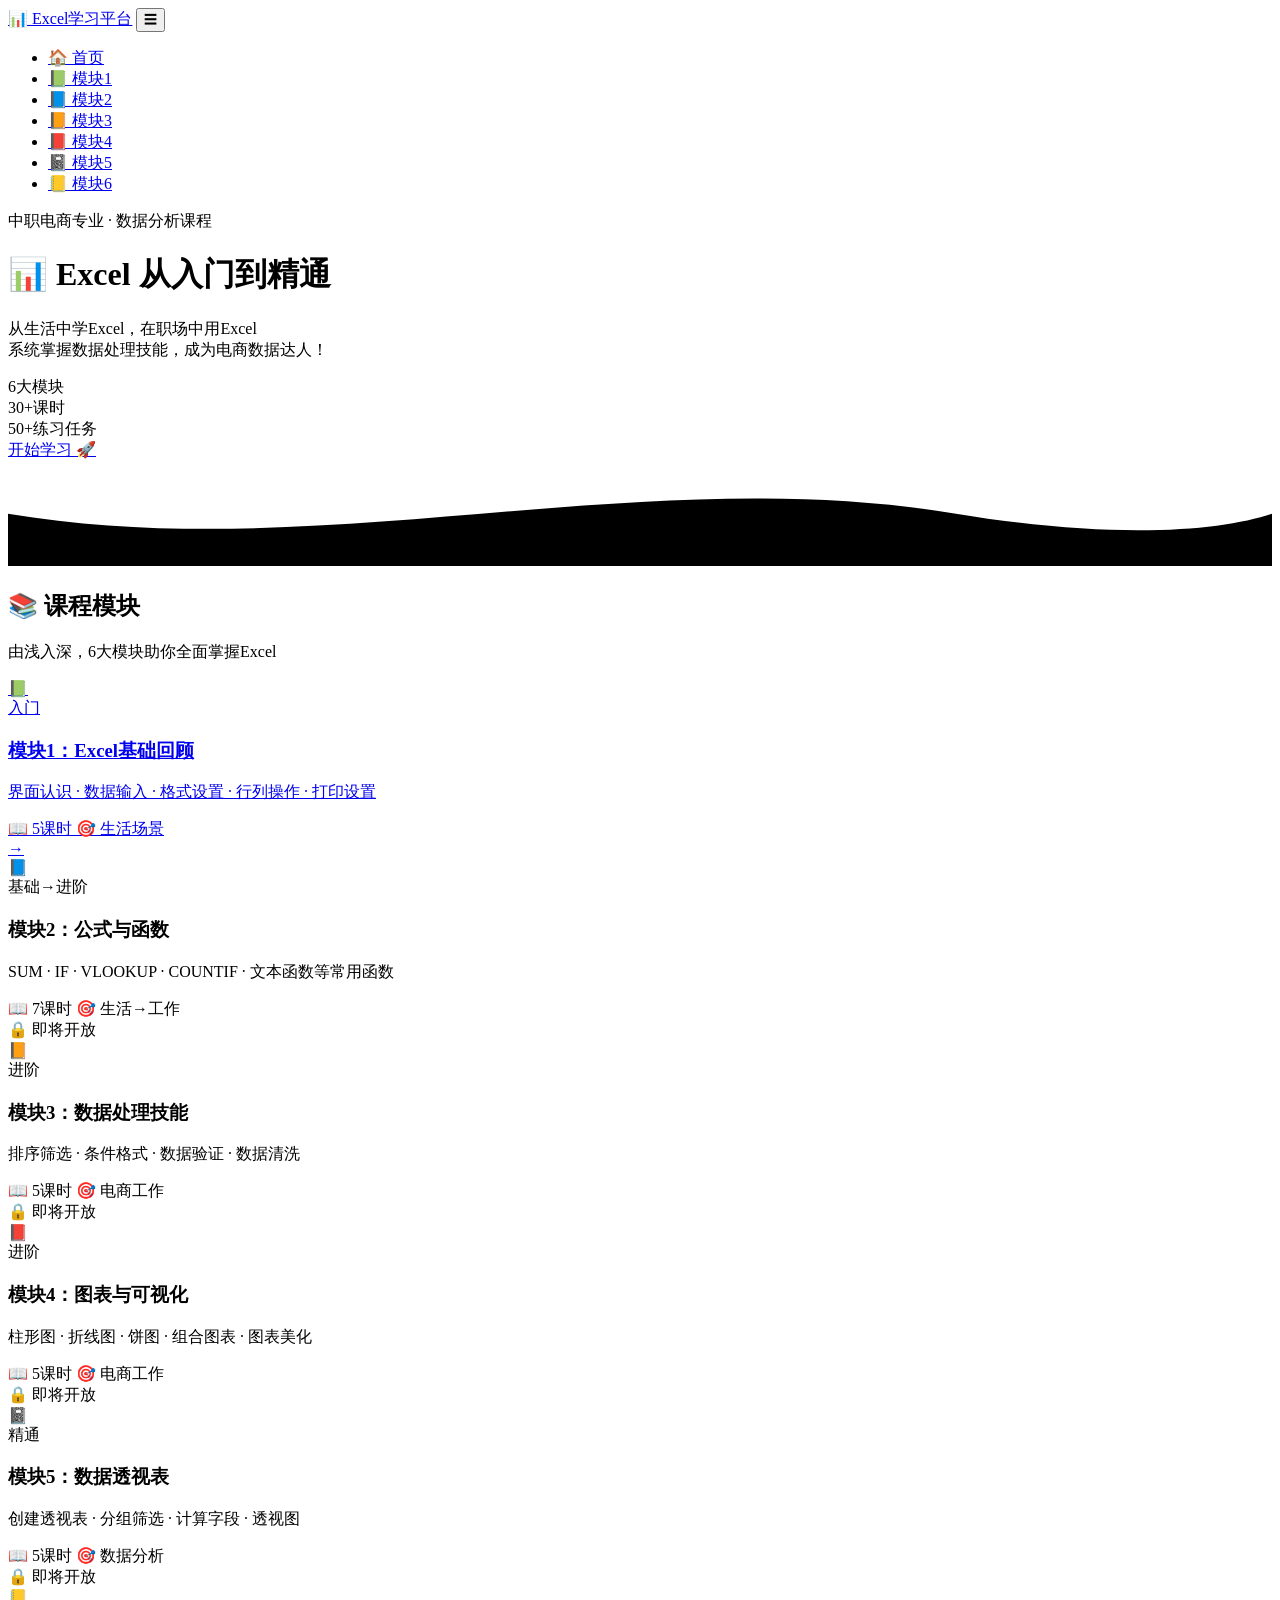
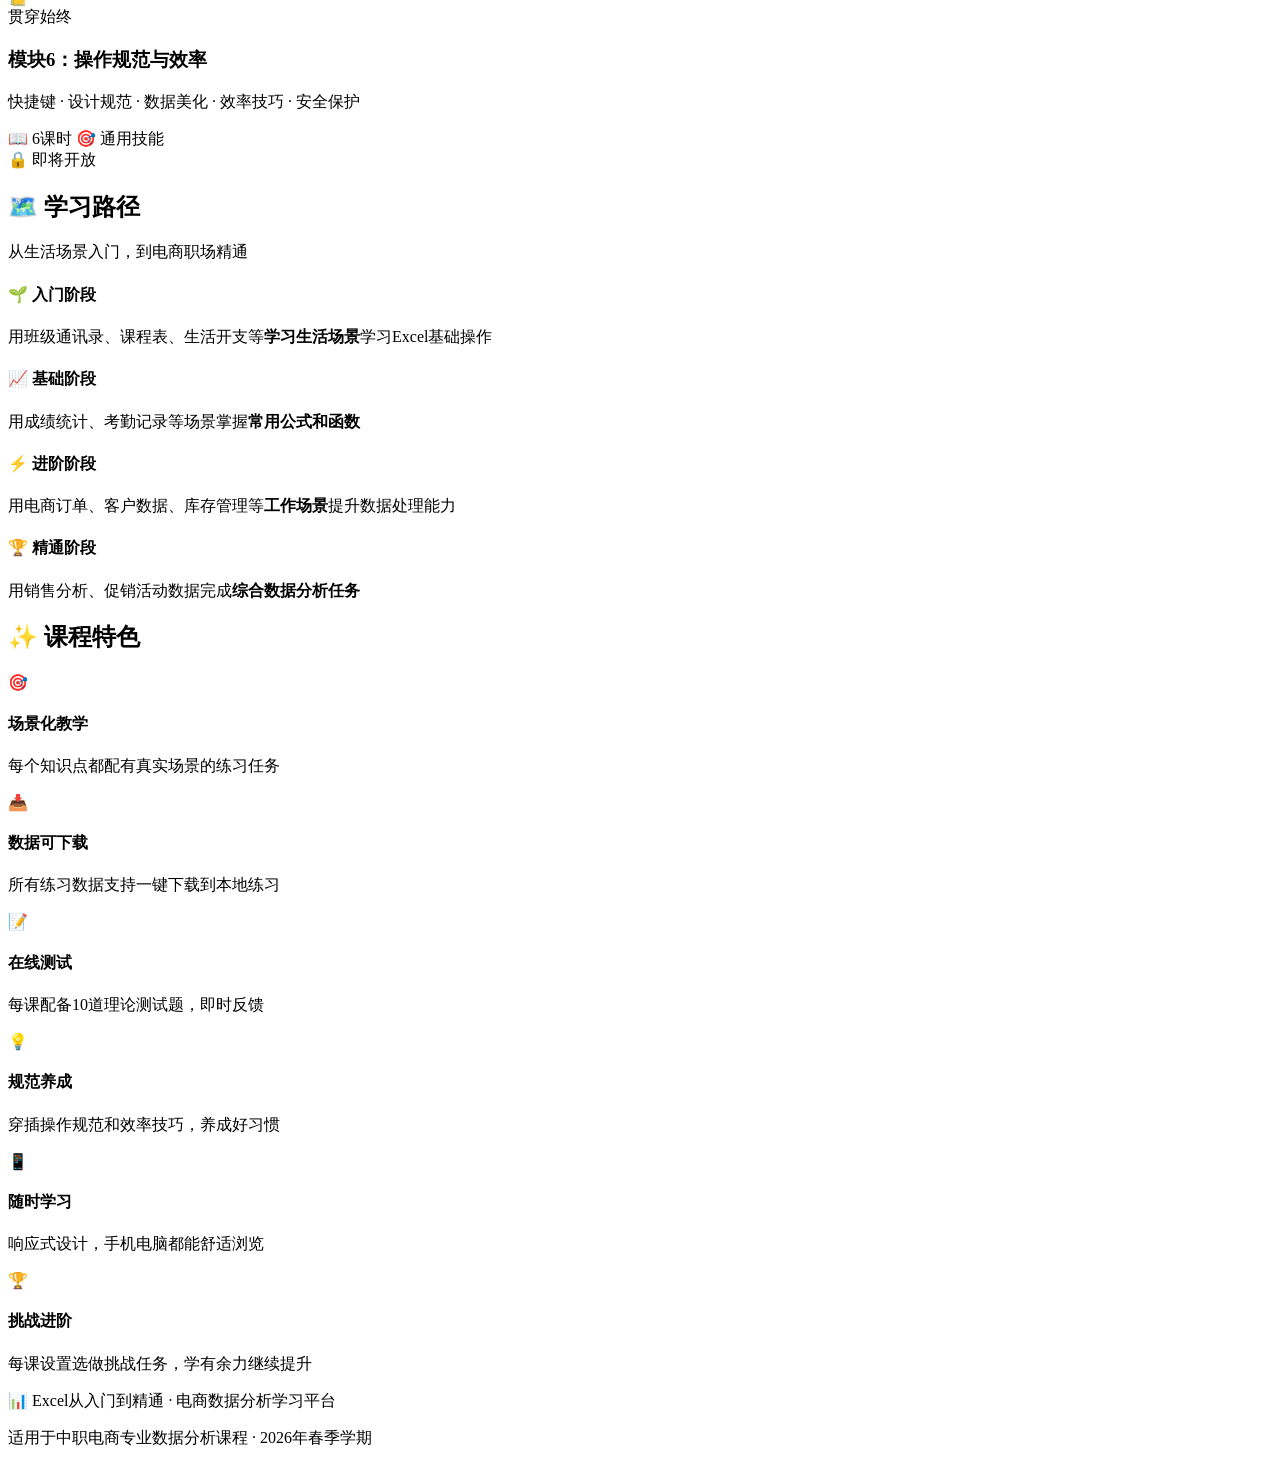
==== index.html @ c7aef9b3 "Create index.html" ====
<!DOCTYPE html>
<html lang="zh-CN">
<head>
    <meta charset="UTF-8">
    <meta name="viewport" content="width=device-width, initial-scale=1.0">
    <title>Excel从入门到精通 - 电商数据分析学习平台</title>
    <link rel="stylesheet" href="css/style.css">
    <link rel="icon" href="data:image/svg+xml,<svg xmlns=%22http://www.w3.org/2000/svg%22 viewBox=%220 0 100 100%22><text y=%22.9em%22 font-size=%2290%22>📊</text></svg>">
</head>
<body>

<!-- 导航栏 -->
<nav class="navbar">
    <div class="container nav-flex">
        <a href="index.html" class="logo">📊 Excel学习平台</a>
        <button class="menu-toggle" id="menuToggle" aria-label="菜单">☰</button>
        <ul class="nav-links" id="navLinks">
            <li><a href="index.html" class="active">🏠 首页</a></li>
            <li><a href="module1.html">📗 模块1</a></li>
            <li><a href="module2.html">📘 模块2</a></li>
            <li><a href="module3.html">📙 模块3</a></li>
            <li><a href="module4.html">📕 模块4</a></li>
            <li><a href="module5.html">📓 模块5</a></li>
            <li><a href="module6.html">📒 模块6</a></li>
        </ul>
    </div>
</nav>

<!-- 头部横幅 -->
<header class="hero">
    <div class="container hero-content">
        <div class="hero-badge">中职电商专业 · 数据分析课程</div>
        <h1>📊 Excel 从入门到精通</h1>
        <p class="hero-desc">从生活中学Excel，在职场中用Excel<br>系统掌握数据处理技能，成为电商数据达人！</p>
        <div class="hero-stats">
            <div class="stat-item"><span class="stat-num">6</span><span class="stat-label">大模块</span></div>
            <div class="stat-item"><span class="stat-num">30+</span><span class="stat-label">课时</span></div>
            <div class="stat-item"><span class="stat-num">50+</span><span class="stat-label">练习任务</span></div>
        </div>
        <a href="#modules" class="btn btn-hero">开始学习 🚀</a>
    </div>
    <div class="hero-wave">
        <svg viewBox="0 0 1440 120" preserveAspectRatio="none">
            <path d="M0,60 C360,120 720,0 1080,60 C1260,90 1380,80 1440,60 L1440,120 L0,120 Z" fill="var(--bg)"/>
        </svg>
    </div>
</header>

<!-- 课程模块 -->
<main class="container">
    <section id="modules" class="section">
        <h2 class="section-title">📚 课程模块</h2>
        <p class="section-desc">由浅入深，6大模块助你全面掌握Excel</p>
        <div class="modules-grid">
            <!-- 模块1 -->
            <a href="module1.html" class="module-card card-green">
                <div class="card-icon">📗</div>
                <div class="card-badge">入门</div>
                <h3>模块1：Excel基础回顾</h3>
                <p>界面认识 · 数据输入 · 格式设置 · 行列操作 · 打印设置</p>
                <div class="card-meta">
                    <span>📖 5课时</span>
                    <span>🎯 生活场景</span>
                </div>
                <div class="card-arrow">→</div>
            </a>
            <!-- 模块2 -->
            <div class="module-card card-blue card-locked">
                <div class="card-icon">📘</div>
                <div class="card-badge">基础→进阶</div>
                <h3>模块2：公式与函数</h3>
                <p>SUM · IF · VLOOKUP · COUNTIF · 文本函数等常用函数</p>
                <div class="card-meta">
                    <span>📖 7课时</span>
                    <span>🎯 生活→工作</span>
                </div>
                <div class="card-lock">🔒 即将开放</div>
            </div>
            <!-- 模块3 -->
            <div class="module-card card-orange card-locked">
                <div class="card-icon">📙</div>
                <div class="card-badge">进阶</div>
                <h3>模块3：数据处理技能</h3>
                <p>排序筛选 · 条件格式 · 数据验证 · 数据清洗</p>
                <div class="card-meta">
                    <span>📖 5课时</span>
                    <span>🎯 电商工作</span>
                </div>
                <div class="card-lock">🔒 即将开放</div>
            </div>
            <!-- 模块4 -->
            <div class="module-card card-coral card-locked">
                <div class="card-icon">📕</div>
                <div class="card-badge">进阶</div>
                <h3>模块4：图表与可视化</h3>
                <p>柱形图 · 折线图 · 饼图 · 组合图表 · 图表美化</p>
                <div class="card-meta">
                    <span>📖 5课时</span>
                    <span>🎯 电商工作</span>
                </div>
                <div class="card-lock">🔒 即将开放</div>
            </div>
            <!-- 模块5 -->
            <div class="module-card card-purple card-locked">
                <div class="card-icon">📓</div>
                <div class="card-badge">精通</div>
                <h3>模块5：数据透视表</h3>
                <p>创建透视表 · 分组筛选 · 计算字段 · 透视图</p>
                <div class="card-meta">
                    <span>📖 5课时</span>
                    <span>🎯 数据分析</span>
                </div>
                <div class="card-lock">🔒 即将开放</div>
            </div>
            <!-- 模块6 -->
            <div class="module-card card-pink card-locked">
                <div class="card-icon">📒</div>
                <div class="card-badge">贯穿始终</div>
                <h3>模块6：操作规范与效率</h3>
                <p>快捷键 · 设计规范 · 数据美化 · 效率技巧 · 安全保护</p>
                <div class="card-meta">
                    <span>📖 6课时</span>
                    <span>🎯 通用技能</span>
                </div>
                <div class="card-lock">🔒 即将开放</div>
            </div>
        </div>
    </section>

    <!-- 学习路径 -->
    <section class="section">
        <h2 class="section-title">🗺️ 学习路径</h2>
        <p class="section-desc">从生活场景入门，到电商职场精通</p>
        <div class="path-container">
            <div class="path-item path-green">
                <div class="path-dot"></div>
                <div class="path-content">
                    <h4>🌱 入门阶段</h4>
                    <p>用班级通讯录、课程表、生活开支等<strong>学习生活场景</strong>学习Excel基础操作</p>
                </div>
            </div>
            <div class="path-item path-blue">
                <div class="path-dot"></div>
                <div class="path-content">
                    <h4>📈 基础阶段</h4>
                    <p>用成绩统计、考勤记录等场景掌握<strong>常用公式和函数</strong></p>
                </div>
            </div>
            <div class="path-item path-orange">
                <div class="path-dot"></div>
                <div class="path-content">
                    <h4>⚡ 进阶阶段</h4>
                    <p>用电商订单、客户数据、库存管理等<strong>工作场景</strong>提升数据处理能力</p>
                </div>
            </div>
            <div class="path-item path-purple">
                <div class="path-dot"></div>
                <div class="path-content">
                    <h4>🏆 精通阶段</h4>
                    <p>用销售分析、促销活动数据完成<strong>综合数据分析任务</strong></p>
                </div>
            </div>
        </div>
    </section>

    <!-- 课程特色 -->
    <section class="section">
        <h2 class="section-title">✨ 课程特色</h2>
        <div class="features-grid">
            <div class="feature-card">
                <div class="feature-icon">🎯</div>
                <h4>场景化教学</h4>
                <p>每个知识点都配有真实场景的练习任务</p>
            </div>
            <div class="feature-card">
                <div class="feature-icon">📥</div>
                <h4>数据可下载</h4>
                <p>所有练习数据支持一键下载到本地练习</p>
            </div>
            <div class="feature-card">
                <div class="feature-icon">📝</div>
                <h4>在线测试</h4>
                <p>每课配备10道理论测试题，即时反馈</p>
            </div>
            <div class="feature-card">
                <div class="feature-icon">💡</div>
                <h4>规范养成</h4>
                <p>穿插操作规范和效率技巧，养成好习惯</p>
            </div>
            <div class="feature-card">
                <div class="feature-icon">📱</div>
                <h4>随时学习</h4>
                <p>响应式设计，手机电脑都能舒适浏览</p>
            </div>
            <div class="feature-card">
                <div class="feature-icon">🏆</div>
                <h4>挑战进阶</h4>
                <p>每课设置选做挑战任务，学有余力继续提升</p>
            </div>
        </div>
    </section>
</main>

<!-- 页脚 -->
<footer class="footer">
    <div class="container">
        <p>📊 Excel从入门到精通 · 电商数据分析学习平台</p>
        <p>适用于中职电商专业数据分析课程 · 2026年春季学期</p>
    </div>
</footer>

<script src="js/main.js"></script>
</body>
</html>
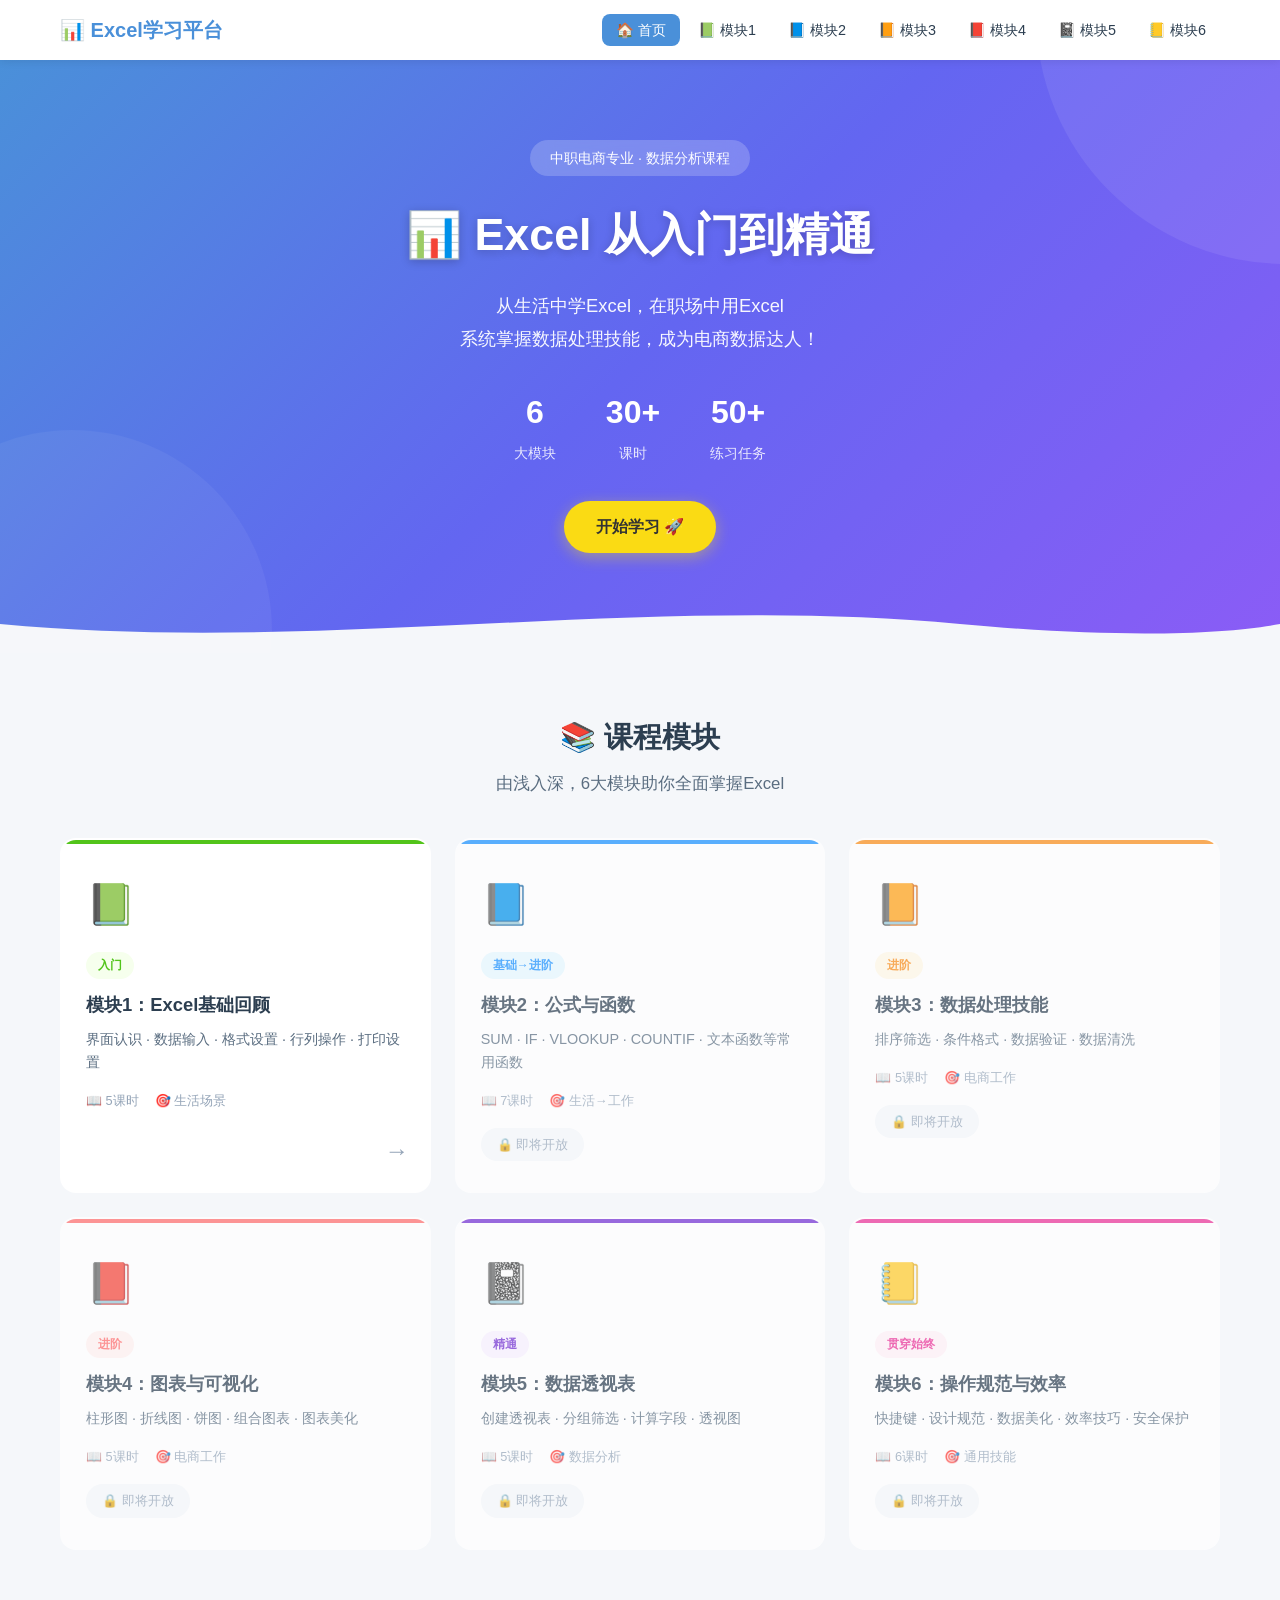
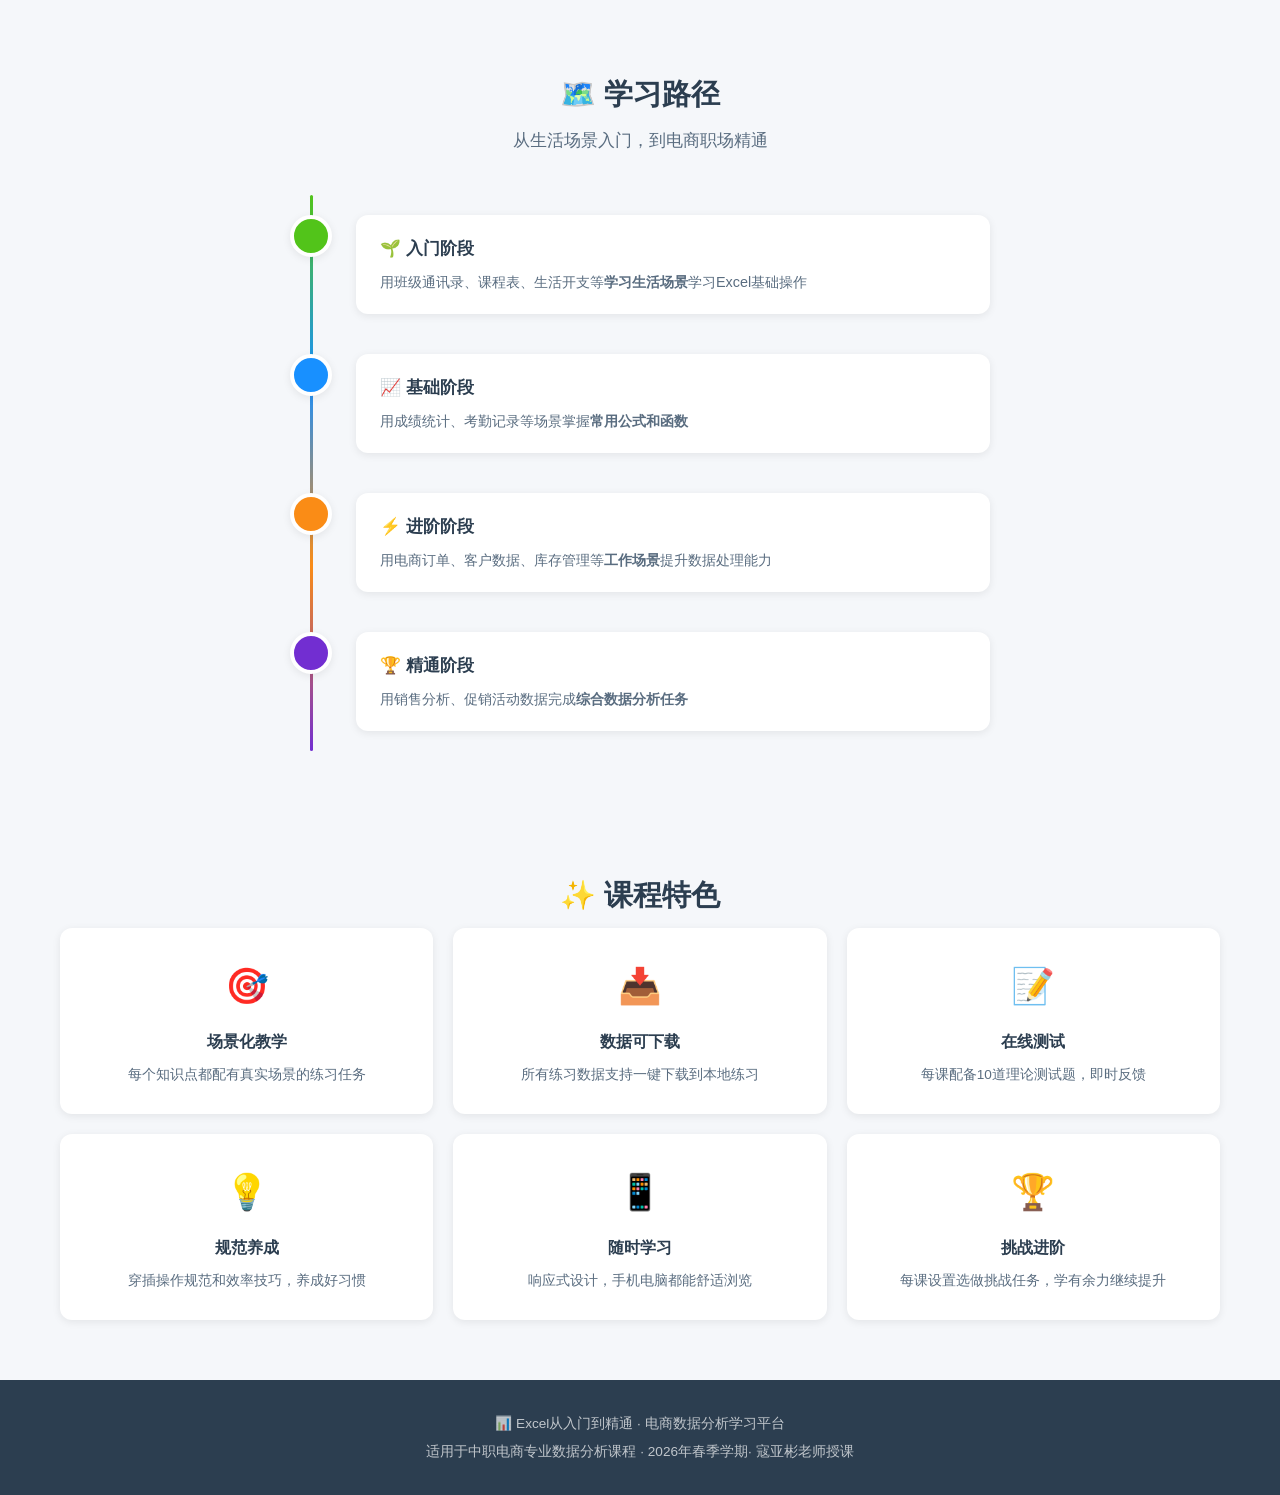
==== commit 4f0d5e87: "Update index.html" ====
--- a/index.html
+++ b/index.html
@@ -205,7 +205,7 @@
 <footer class="footer">
     <div class="container">
         <p>📊 Excel从入门到精通 · 电商数据分析学习平台</p>
-        <p>适用于中职电商专业数据分析课程 · 2026年春季学期</p>
+        <p>适用于中职电商专业数据分析课程 · 2026年春季学期· 寇亚彬老师授课</p>
     </div>
 </footer>
 
--- a/css/style.css
+++ b/css/style.css
@@ -0,0 +1,774 @@
+/* ============================================
+   Excel学习平台 - 样式表
+   风格：活泼学生风 · 明亮配色
+   ============================================ */
+
+/* ---------- CSS变量 ---------- */
+:root {
+    --primary: #4A90D9;
+    --primary-light: #6BA5E7;
+    --primary-dark: #3A7BC8;
+    --green: #52C41A;
+    --green-light: #b7eb8f;
+    --green-bg: #f6ffed;
+    --blue: #1890FF;
+    --blue-light: #91d5ff;
+    --blue-bg: #e6f7ff;
+    --orange: #FA8C16;
+    --orange-light: #ffd591;
+    --orange-bg: #fff7e6;
+    --coral: #FF6B6B;
+    --coral-light: #ffa39e;
+    --coral-bg: #fff1f0;
+    --purple: #722ED1;
+    --purple-light: #d3adf7;
+    --purple-bg: #f9f0ff;
+    --pink: #EB2F96;
+    --pink-light: #ffadd2;
+    --pink-bg: #fff0f6;
+    --yellow: #FADB14;
+    --yellow-bg: #feffe6;
+    --bg: #F5F7FA;
+    --white: #FFFFFF;
+    --text: #2c3e50;
+    --text-light: #5a6d80;
+    --text-lighter: #95a5b8;
+    --border: #e8ecf1;
+    --shadow-sm: 0 2px 8px rgba(0,0,0,0.08);
+    --shadow-md: 0 4px 16px rgba(0,0,0,0.1);
+    --shadow-lg: 0 8px 30px rgba(0,0,0,0.12);
+    --radius-sm: 8px;
+    --radius-md: 12px;
+    --radius-lg: 16px;
+    --radius-xl: 24px;
+    --font: 'PingFang SC','Microsoft YaHei','Helvetica Neue',Arial,sans-serif;
+    --transition: all 0.3s ease;
+}
+
+/* ---------- 重置 ---------- */
+*,*::before,*::after { margin:0; padding:0; box-sizing:border-box; }
+html { scroll-behavior: smooth; }
+body { font-family: var(--font); background: var(--bg); color: var(--text); line-height:1.7; }
+a { text-decoration:none; color:inherit; }
+ul { list-style:none; }
+img { max-width:100%; }
+button { cursor:pointer; border:none; font-family:var(--font); }
+
+/* ---------- 容器 ---------- */
+.container { max-width:1200px; margin:0 auto; padding:0 20px; }
+
+/* ---------- 导航栏 ---------- */
+.navbar {
+    background: var(--white);
+    box-shadow: var(--shadow-sm);
+    position: sticky;
+    top: 0;
+    z-index: 1000;
+}
+.nav-flex {
+    display: flex;
+    align-items: center;
+    justify-content: space-between;
+    height: 60px;
+}
+.logo {
+    font-size: 1.25rem;
+    font-weight: 700;
+    color: var(--primary);
+}
+.menu-toggle {
+    display: none;
+    background: none;
+    font-size: 1.5rem;
+    color: var(--text);
+    padding: 5px;
+}
+.nav-links {
+    display: flex;
+    gap: 4px;
+}
+.nav-links a {
+    padding: 8px 14px;
+    border-radius: var(--radius-sm);
+    font-size: 0.9rem;
+    font-weight: 500;
+    transition: var(--transition);
+    white-space: nowrap;
+}
+.nav-links a:hover { background: var(--bg); color: var(--primary); }
+.nav-links a.active { background: var(--primary); color: var(--white); }
+
+/* ---------- Hero横幅 ---------- */
+.hero {
+    background: linear-gradient(135deg, #4A90D9 0%, #6366f1 50%, #8b5cf6 100%);
+    color: var(--white);
+    padding: 80px 0 100px;
+    position: relative;
+    overflow: hidden;
+}
+.hero::before {
+    content: '';
+    position: absolute;
+    top: -50%;
+    right: -20%;
+    width: 500px;
+    height: 500px;
+    background: rgba(255,255,255,0.08);
+    border-radius: 50%;
+}
+.hero::after {
+    content: '';
+    position: absolute;
+    bottom: -30%;
+    left: -10%;
+    width: 400px;
+    height: 400px;
+    background: rgba(255,255,255,0.05);
+    border-radius: 50%;
+}
+.hero-content { position: relative; z-index: 1; text-align: center; }
+.hero-badge {
+    display: inline-block;
+    background: rgba(255,255,255,0.2);
+    padding: 6px 20px;
+    border-radius: 30px;
+    font-size: 0.9rem;
+    margin-bottom: 20px;
+    backdrop-filter: blur(10px);
+}
+.hero h1 { font-size: 2.8rem; margin-bottom: 16px; text-shadow: 0 2px 10px rgba(0,0,0,0.2); }
+.hero-desc { font-size: 1.15rem; opacity: 0.95; line-height: 1.8; margin-bottom: 30px; }
+.hero-stats {
+    display: flex;
+    justify-content: center;
+    gap: 50px;
+    margin-bottom: 35px;
+}
+.stat-item { text-align: center; }
+.stat-num { display: block; font-size: 2rem; font-weight: 800; }
+.stat-label { font-size: 0.85rem; opacity: 0.85; }
+.hero-wave { position: absolute; bottom: -1px; left: 0; width: 100%; }
+.hero-wave svg { display: block; width: 100%; height: 60px; }
+
+/* ---------- 按钮 ---------- */
+.btn {
+    display: inline-block;
+    padding: 12px 32px;
+    border-radius: 30px;
+    font-size: 1rem;
+    font-weight: 600;
+    transition: var(--transition);
+    text-align: center;
+}
+.btn-hero {
+    background: var(--yellow);
+    color: #333;
+    box-shadow: 0 4px 15px rgba(250,219,20,0.4);
+}
+.btn-hero:hover { transform: translateY(-2px); box-shadow: 0 6px 20px rgba(250,219,20,0.5); }
+.btn-primary {
+    background: var(--primary);
+    color: var(--white);
+}
+.btn-primary:hover { background: var(--primary-dark); transform: translateY(-1px); }
+.btn-success {
+    background: var(--green);
+    color: var(--white);
+}
+.btn-download {
+    background: linear-gradient(135deg, var(--green), #73d13d);
+    color: var(--white);
+    padding: 10px 24px;
+    border-radius: 8px;
+    font-size: 0.9rem;
+    cursor: pointer;
+    border: none;
+    font-family: var(--font);
+    font-weight: 600;
+}
+.btn-download:hover { transform: translateY(-1px); box-shadow: var(--shadow-md); }
+.btn-quiz {
+    background: linear-gradient(135deg, var(--primary), #6366f1);
+    color: var(--white);
+    padding: 12px 36px;
+    border-radius: 8px;
+    font-size: 1rem;
+    cursor: pointer;
+    border: none;
+    font-family: var(--font);
+    font-weight: 600;
+}
+.btn-quiz:hover { transform: translateY(-1px); box-shadow: var(--shadow-md); }
+.btn-retry {
+    background: var(--orange);
+    color: var(--white);
+    padding: 10px 24px;
+    border-radius: 8px;
+    font-size: 0.9rem;
+    cursor: pointer;
+    border: none;
+    font-family: var(--font);
+    font-weight: 600;
+    margin-top: 10px;
+}
+
+/* ---------- 章节标题 ---------- */
+.section { padding: 60px 0; }
+.section-title {
+    font-size: 1.8rem;
+    text-align: center;
+    margin-bottom: 8px;
+    color: var(--text);
+}
+.section-desc {
+    text-align: center;
+    color: var(--text-light);
+    margin-bottom: 40px;
+    font-size: 1.05rem;
+}
+
+/* ---------- 模块卡片网格 ---------- */
+.modules-grid {
+    display: grid;
+    grid-template-columns: repeat(3, 1fr);
+    gap: 24px;
+}
+.module-card {
+    background: var(--white);
+    border-radius: var(--radius-lg);
+    padding: 30px 24px;
+    transition: var(--transition);
+    position: relative;
+    overflow: hidden;
+    border: 2px solid transparent;
+    display: block;
+}
+.module-card:hover {
+    transform: translateY(-4px);
+    box-shadow: var(--shadow-lg);
+}
+.module-card::before {
+    content: '';
+    position: absolute;
+    top: 0;
+    left: 0;
+    right: 0;
+    height: 4px;
+}
+.card-green::before { background: var(--green); }
+.card-green:hover { border-color: var(--green-light); }
+.card-blue::before { background: var(--blue); }
+.card-blue:hover { border-color: var(--blue-light); }
+.card-orange::before { background: var(--orange); }
+.card-orange:hover { border-color: var(--orange-light); }
+.card-coral::before { background: var(--coral); }
+.card-coral:hover { border-color: var(--coral-light); }
+.card-purple::before { background: var(--purple); }
+.card-purple:hover { border-color: var(--purple-light); }
+.card-pink::before { background: var(--pink); }
+.card-pink:hover { border-color: var(--pink-light); }
+
+.card-icon { font-size: 2.5rem; margin-bottom: 12px; }
+.card-badge {
+    display: inline-block;
+    padding: 3px 12px;
+    border-radius: 20px;
+    font-size: 0.75rem;
+    font-weight: 600;
+    margin-bottom: 10px;
+}
+.card-green .card-badge { background: var(--green-bg); color: var(--green); }
+.card-blue .card-badge { background: var(--blue-bg); color: var(--blue); }
+.card-orange .card-badge { background: var(--orange-bg); color: var(--orange); }
+.card-coral .card-badge { background: var(--coral-bg); color: var(--coral); }
+.card-purple .card-badge { background: var(--purple-bg); color: var(--purple); }
+.card-pink .card-badge { background: var(--pink-bg); color: var(--pink); }
+
+.module-card h3 { font-size: 1.15rem; margin-bottom: 8px; }
+.module-card p { color: var(--text-light); font-size: 0.9rem; line-height: 1.6; }
+.card-meta {
+    display: flex;
+    gap: 16px;
+    margin-top: 16px;
+    font-size: 0.8rem;
+    color: var(--text-lighter);
+}
+.card-arrow {
+    position: absolute;
+    bottom: 20px;
+    right: 20px;
+    font-size: 1.5rem;
+    color: var(--text-lighter);
+    transition: var(--transition);
+}
+.module-card:hover .card-arrow { transform: translateX(5px); color: var(--primary); }
+.card-locked { opacity: 0.7; cursor: default; }
+.card-locked:hover { transform: none; box-shadow: var(--shadow-sm); }
+.card-lock {
+    margin-top: 16px;
+    padding: 6px 16px;
+    background: var(--bg);
+    border-radius: 20px;
+    font-size: 0.8rem;
+    color: var(--text-lighter);
+    display: inline-block;
+}
+
+/* ---------- 学习路径 ---------- */
+.path-container { max-width: 700px; margin: 0 auto; position: relative; }
+.path-container::before {
+    content: '';
+    position: absolute;
+    left: 20px;
+    top: 0;
+    bottom: 0;
+    width: 3px;
+    background: linear-gradient(to bottom, var(--green), var(--blue), var(--orange), var(--purple));
+    border-radius: 3px;
+}
+.path-item {
+    display: flex;
+    align-items: flex-start;
+    gap: 24px;
+    padding: 20px 0;
+    position: relative;
+}
+.path-dot {
+    width: 42px;
+    height: 42px;
+    border-radius: 50%;
+    flex-shrink: 0;
+    display: flex;
+    align-items: center;
+    justify-content: center;
+    border: 4px solid var(--white);
+    box-shadow: var(--shadow-sm);
+    z-index: 1;
+}
+.path-green .path-dot { background: var(--green); }
+.path-blue .path-dot { background: var(--blue); }
+.path-orange .path-dot { background: var(--orange); }
+.path-purple .path-dot { background: var(--purple); }
+.path-content {
+    background: var(--white);
+    padding: 20px 24px;
+    border-radius: var(--radius-md);
+    box-shadow: var(--shadow-sm);
+    flex: 1;
+}
+.path-content h4 { margin-bottom: 6px; font-size: 1.05rem; }
+.path-content p { color: var(--text-light); font-size: 0.9rem; }
+
+/* ---------- 特色卡片 ---------- */
+.features-grid {
+    display: grid;
+    grid-template-columns: repeat(3, 1fr);
+    gap: 20px;
+}
+.feature-card {
+    background: var(--white);
+    padding: 28px 24px;
+    border-radius: var(--radius-md);
+    text-align: center;
+    box-shadow: var(--shadow-sm);
+    transition: var(--transition);
+}
+.feature-card:hover { transform: translateY(-3px); box-shadow: var(--shadow-md); }
+.feature-icon { font-size: 2.2rem; margin-bottom: 12px; }
+.feature-card h4 { margin-bottom: 8px; font-size: 1rem; }
+.feature-card p { color: var(--text-light); font-size: 0.85rem; }
+
+/* ---------- 页脚 ---------- */
+.footer {
+    background: var(--text);
+    color: rgba(255,255,255,0.7);
+    text-align: center;
+    padding: 30px 20px;
+    font-size: 0.85rem;
+    line-height: 2;
+}
+
+/* ============================================
+   模块页面样式
+   ============================================ */
+
+/* ---------- 模块头部 ---------- */
+.module-hero {
+    padding: 50px 0 70px;
+    color: var(--white);
+    position: relative;
+    overflow: hidden;
+}
+.module-hero-green { background: linear-gradient(135deg, #52C41A, #73d13d, #389e0d); }
+.module-hero-blue { background: linear-gradient(135deg, #1890FF, #40a9ff, #096dd9); }
+.module-hero h1 { font-size: 2.2rem; margin-bottom: 10px; }
+.module-hero p { opacity: 0.9; font-size: 1.05rem; }
+.module-hero .hero-wave { position: absolute; bottom: -1px; left: 0; width: 100%; }
+.module-hero .hero-wave svg { display: block; width: 100%; height: 50px; }
+
+/* ---------- 模块进度 ---------- */
+.module-progress {
+    background: var(--white);
+    border-radius: var(--radius-md);
+    padding: 20px 24px;
+    margin: -30px auto 30px;
+    max-width: 800px;
+    box-shadow: var(--shadow-md);
+    position: relative;
+    z-index: 10;
+}
+.progress-bar-bg {
+    background: var(--bg);
+    border-radius: 10px;
+    height: 12px;
+    overflow: hidden;
+    margin-top: 10px;
+}
+.progress-bar-fill {
+    height: 100%;
+    border-radius: 10px;
+    background: linear-gradient(90deg, var(--green), #73d13d);
+    transition: width 0.5s ease;
+}
+.progress-text { font-size: 0.9rem; color: var(--text-light); }
+.progress-text span { font-weight: 700; color: var(--green); }
+
+/* ---------- 课次手风琴 ---------- */
+.lesson-list { max-width: 900px; margin: 0 auto; padding-bottom: 60px; }
+
+.lesson-card {
+    background: var(--white);
+    border-radius: var(--radius-md);
+    margin-bottom: 16px;
+    box-shadow: var(--shadow-sm);
+    overflow: hidden;
+    border: 2px solid transparent;
+    transition: var(--transition);
+}
+.lesson-card.active { border-color: var(--green-light); box-shadow: var(--shadow-md); }
+
+.lesson-header {
+    display: flex;
+    align-items: center;
+    padding: 18px 24px;
+    cursor: pointer;
+    gap: 16px;
+    transition: var(--transition);
+    user-select: none;
+}
+.lesson-header:hover { background: var(--green-bg); }
+.lesson-num {
+    background: var(--green);
+    color: var(--white);
+    width: 36px;
+    height: 36px;
+    border-radius: 50%;
+    display: flex;
+    align-items: center;
+    justify-content: center;
+    font-weight: 700;
+    font-size: 0.85rem;
+    flex-shrink: 0;
+}
+.lesson-header h3 { flex: 1; font-size: 1.05rem; }
+.lesson-toggle {
+    font-size: 1.2rem;
+    transition: transform 0.3s ease;
+    color: var(--text-lighter);
+}
+.lesson-card.active .lesson-toggle { transform: rotate(180deg); color: var(--green); }
+
+.lesson-body {
+    max-height: 0;
+    overflow: hidden;
+    transition: max-height 0.4s ease;
+}
+.lesson-body-inner { padding: 0 24px 24px; }
+
+/* ---------- 内容区块 ---------- */
+.content-block {
+    margin-bottom: 24px;
+    padding: 20px;
+    border-radius: var(--radius-sm);
+    border-left: 4px solid;
+}
+.block-knowledge { background: #f0f9ff; border-color: var(--blue); }
+.block-steps { background: var(--green-bg); border-color: var(--green); }
+.block-tips { background: var(--yellow-bg); border-color: var(--yellow); }
+.block-errors { background: var(--coral-bg); border-color: var(--coral); }
+.block-practice { background: var(--purple-bg); border-color: var(--purple); }
+.block-challenge { background: var(--orange-bg); border-color: var(--orange); }
+.block-norm { background: var(--pink-bg); border-color: var(--pink); }
+
+.content-block h4 { margin-bottom: 12px; font-size: 1.05rem; }
+.content-block h5 { margin: 14px 0 8px; font-size: 0.95rem; color: var(--text); }
+.content-block ul { padding-left: 20px; }
+.content-block li { margin-bottom: 6px; font-size: 0.9rem; color: var(--text-light); list-style: disc; }
+.content-block li strong { color: var(--text); }
+.content-block p { font-size: 0.9rem; color: var(--text-light); margin-bottom: 8px; }
+.content-block ol { padding-left: 20px; }
+.content-block ol li { list-style: decimal; }
+
+/* ---------- 概念卡 ---------- */
+.concept-cards { display: grid; grid-template-columns: repeat(3,1fr); gap: 12px; margin: 12px 0; }
+.concept-card {
+    background: var(--white);
+    padding: 16px;
+    border-radius: var(--radius-sm);
+    text-align: center;
+    box-shadow: var(--shadow-sm);
+}
+.concept-card h6 { font-size: 0.95rem; margin-bottom: 6px; }
+.concept-card p { font-size: 0.8rem; color: var(--text-light); }
+
+/* ---------- Excel界面演示 ---------- */
+.excel-demo {
+    background: var(--white);
+    border: 2px solid #d4d4d4;
+    border-radius: var(--radius-sm);
+    overflow: hidden;
+    margin: 14px 0;
+    font-size: 0.8rem;
+}
+.excel-titlebar {
+    background: #217346;
+    color: var(--white);
+    padding: 6px 12px;
+    font-size: 0.75rem;
+}
+.excel-tabs {
+    background: #f3f3f3;
+    padding: 4px 12px;
+    display: flex;
+    gap: 2px;
+    border-bottom: 1px solid #d4d4d4;
+}
+.excel-tabs span {
+    padding: 4px 10px;
+    font-size: 0.7rem;
+    cursor: default;
+    border-radius: 4px 4px 0 0;
+}
+.excel-tabs span.etab-active { background: var(--white); border: 1px solid #d4d4d4; border-bottom: none; }
+.excel-formula-bar {
+    display: flex;
+    border-bottom: 1px solid #d4d4d4;
+    align-items: center;
+    font-size: 0.75rem;
+}
+.excel-namebox {
+    padding: 4px 8px;
+    border-right: 1px solid #d4d4d4;
+    min-width: 60px;
+    font-weight: 600;
+}
+.excel-fx { padding: 4px 8px; border-right: 1px solid #d4d4d4; color: var(--text-lighter); }
+.excel-input { padding: 4px 8px; flex: 1; }
+.excel-grid { width: 100%; border-collapse: collapse; }
+.excel-grid th, .excel-grid td {
+    border: 1px solid #e0e0e0;
+    padding: 4px 12px;
+    text-align: center;
+    font-size: 0.75rem;
+}
+.excel-grid th { background: #f8f8f8; color: var(--text-light); font-weight: 400; }
+.excel-grid .row-header { background: #f8f8f8; color: var(--text-light); font-weight: 400; width: 35px; }
+.excel-grid .active-cell { background: #e8f4fd; border: 2px solid var(--primary) !important; }
+.excel-sheet-tabs {
+    display: flex;
+    padding: 4px 12px;
+    gap: 4px;
+    border-top: 1px solid #d4d4d4;
+    font-size: 0.7rem;
+}
+.excel-sheet-tabs span {
+    padding: 3px 10px;
+    border: 1px solid #d4d4d4;
+    background: var(--white);
+    border-radius: 0 0 4px 4px;
+    border-top: 2px solid transparent;
+}
+.excel-sheet-tabs span.est-active { border-top-color: var(--green); background: var(--white); font-weight: 600; }
+.excel-statusbar {
+    background: #217346;
+    color: var(--white);
+    padding: 3px 12px;
+    font-size: 0.7rem;
+}
+
+/* ---------- 快捷键表格 ---------- */
+.shortcut-table { width: 100%; border-collapse: collapse; margin: 10px 0; }
+.shortcut-table th {
+    background: var(--primary);
+    color: var(--white);
+    padding: 8px 12px;
+    font-size: 0.85rem;
+    text-align: left;
+}
+.shortcut-table td {
+    padding: 8px 12px;
+    font-size: 0.85rem;
+    border-bottom: 1px solid var(--border);
+}
+.shortcut-table tr:nth-child(even) { background: #f8fafc; }
+.kbd {
+    display: inline-block;
+    background: #f4f4f4;
+    border: 1px solid #d4d4d4;
+    border-radius: 4px;
+    padding: 1px 6px;
+    font-size: 0.8rem;
+    font-family: monospace;
+    box-shadow: 0 1px 2px rgba(0,0,0,0.1);
+}
+
+/* ---------- 测试区 ---------- */
+.quiz-container { margin-top: 16px; }
+.quiz-question {
+    background: var(--white);
+    padding: 16px;
+    border-radius: var(--radius-sm);
+    margin-bottom: 12px;
+    box-shadow: var(--shadow-sm);
+    border-left: 3px solid var(--primary);
+}
+.quiz-question.correct { border-left-color: var(--green); background: var(--green-bg); }
+.quiz-question.wrong { border-left-color: var(--coral); background: var(--coral-bg); }
+.quiz-q-text { font-weight: 600; margin-bottom: 10px; font-size: 0.9rem; }
+.quiz-options label {
+    display: block;
+    padding: 8px 12px;
+    margin: 4px 0;
+    border-radius: 6px;
+    cursor: pointer;
+    font-size: 0.85rem;
+    transition: var(--transition);
+    border: 1px solid transparent;
+}
+.quiz-options label:hover { background: var(--bg); }
+.quiz-options input[type="radio"] { margin-right: 8px; }
+.quiz-options label.opt-correct { background: var(--green-bg); border-color: var(--green); color: var(--green); font-weight: 600; }
+.quiz-options label.opt-wrong { background: var(--coral-bg); border-color: var(--coral); color: var(--coral); }
+.quiz-explain {
+    margin-top: 8px;
+    padding: 8px 12px;
+    background: var(--blue-bg);
+    border-radius: 6px;
+    font-size: 0.8rem;
+    color: var(--blue);
+    display: none;
+}
+.quiz-result {
+    text-align: center;
+    padding: 20px;
+    background: var(--white);
+    border-radius: var(--radius-md);
+    box-shadow: var(--shadow-sm);
+    margin-top: 16px;
+}
+.quiz-score { font-size: 2rem; font-weight: 800; }
+.quiz-msg { font-size: 1.1rem; margin: 8px 0; }
+.quiz-actions { margin-top: 12px; display: flex; gap: 10px; justify-content: center; }
+
+/* ---------- 数据预览表 ---------- */
+.data-preview {
+    width: 100%;
+    border-collapse: collapse;
+    margin: 12px 0;
+    font-size: 0.8rem;
+}
+.data-preview th {
+    background: var(--green);
+    color: var(--white);
+    padding: 8px;
+    white-space: nowrap;
+}
+.data-preview td {
+    padding: 6px 8px;
+    border-bottom: 1px solid var(--border);
+    white-space: nowrap;
+}
+.data-preview tr:nth-child(even) { background: #f8fafc; }
+.data-preview-wrap { overflow-x: auto; margin: 12px 0; }
+.data-more { text-align: center; color: var(--text-lighter); font-size: 0.8rem; padding: 8px; }
+
+/* ---------- 步骤列表 ---------- */
+.step-list { counter-reset: step; padding-left: 0; }
+.step-item {
+    display: flex;
+    gap: 14px;
+    margin-bottom: 12px;
+    align-items: flex-start;
+}
+.step-item::before {
+    counter-increment: step;
+    content: counter(step);
+    background: var(--green);
+    color: var(--white);
+    width: 28px;
+    height: 28px;
+    border-radius: 50%;
+    display: flex;
+    align-items: center;
+    justify-content: center;
+    font-size: 0.8rem;
+    font-weight: 700;
+    flex-shrink: 0;
+    margin-top: 2px;
+}
+.step-content { flex: 1; font-size: 0.9rem; color: var(--text-light); }
+.step-content strong { color: var(--text); }
+
+/* ============================================
+   响应式设计
+   ============================================ */
+@media (max-width: 1024px) {
+    .modules-grid { grid-template-columns: repeat(2, 1fr); }
+    .features-grid { grid-template-columns: repeat(2, 1fr); }
+    .concept-cards { grid-template-columns: 1fr; }
+}
+
+@media (max-width: 768px) {
+    .menu-toggle { display: block; }
+    .nav-links {
+        display: none;
+        position: absolute;
+        top: 60px;
+        left: 0;
+        right: 0;
+        background: var(--white);
+        flex-direction: column;
+        padding: 16px;
+        box-shadow: var(--shadow-md);
+        gap: 4px;
+    }
+    .nav-links.show { display: flex; }
+    .nav-links a { padding: 12px 16px; }
+
+    .hero { padding: 50px 0 80px; }
+    .hero h1 { font-size: 1.8rem; }
+    .hero-desc { font-size: 0.95rem; }
+    .hero-stats { gap: 30px; }
+    .stat-num { font-size: 1.5rem; }
+
+    .modules-grid { grid-template-columns: 1fr; }
+    .features-grid { grid-template-columns: 1fr; }
+
+    .section { padding: 40px 0; }
+    .section-title { font-size: 1.5rem; }
+
+    .module-hero h1 { font-size: 1.6rem; }
+    .lesson-header h3 { font-size: 0.95rem; }
+    .lesson-body-inner { padding: 0 16px 20px; }
+    .content-block { padding: 14px; }
+
+    .concept-cards { grid-template-columns: 1fr; }
+}
+
+@media (max-width: 480px) {
+    .hero h1 { font-size: 1.5rem; }
+    .hero-stats { flex-direction: column; gap: 12px; }
+    .module-card { padding: 20px 16px; }
+    .path-container::before { left: 16px; }
+    .path-dot { width: 34px; height: 34px; }
+}
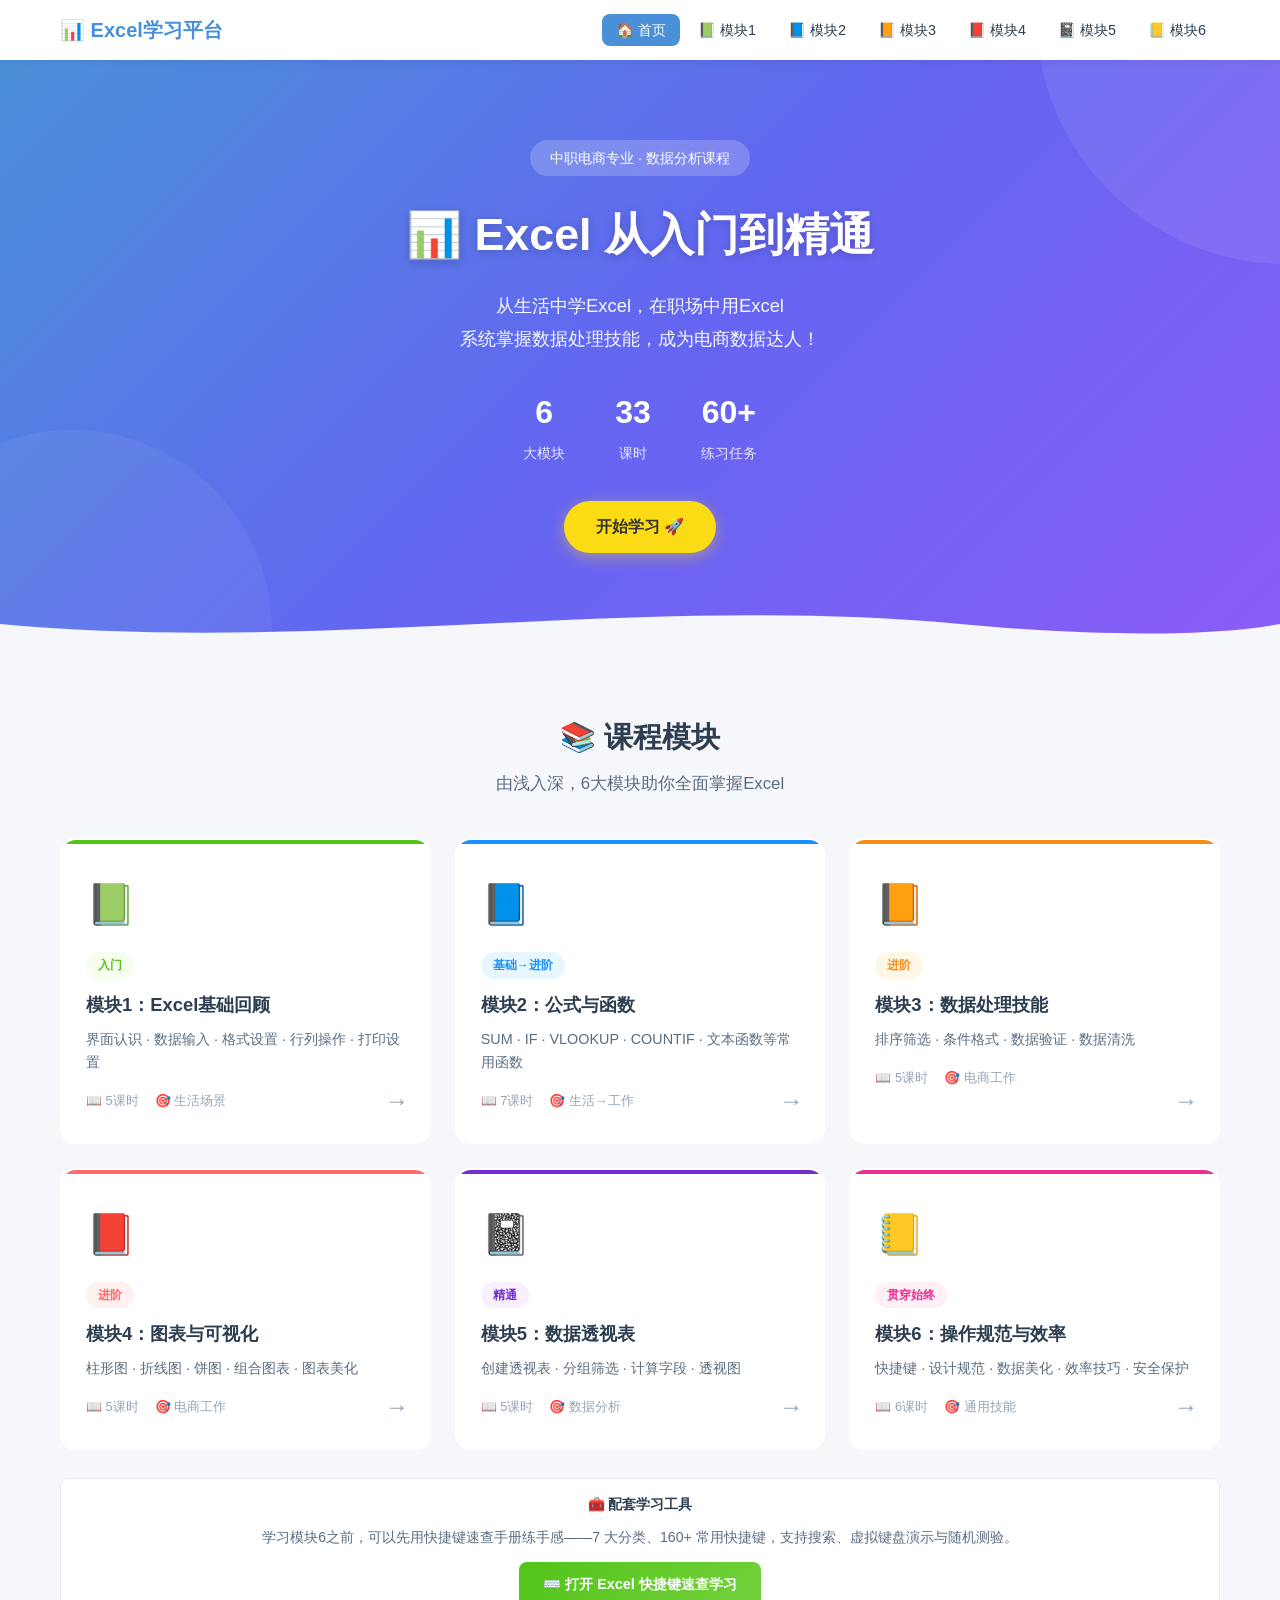
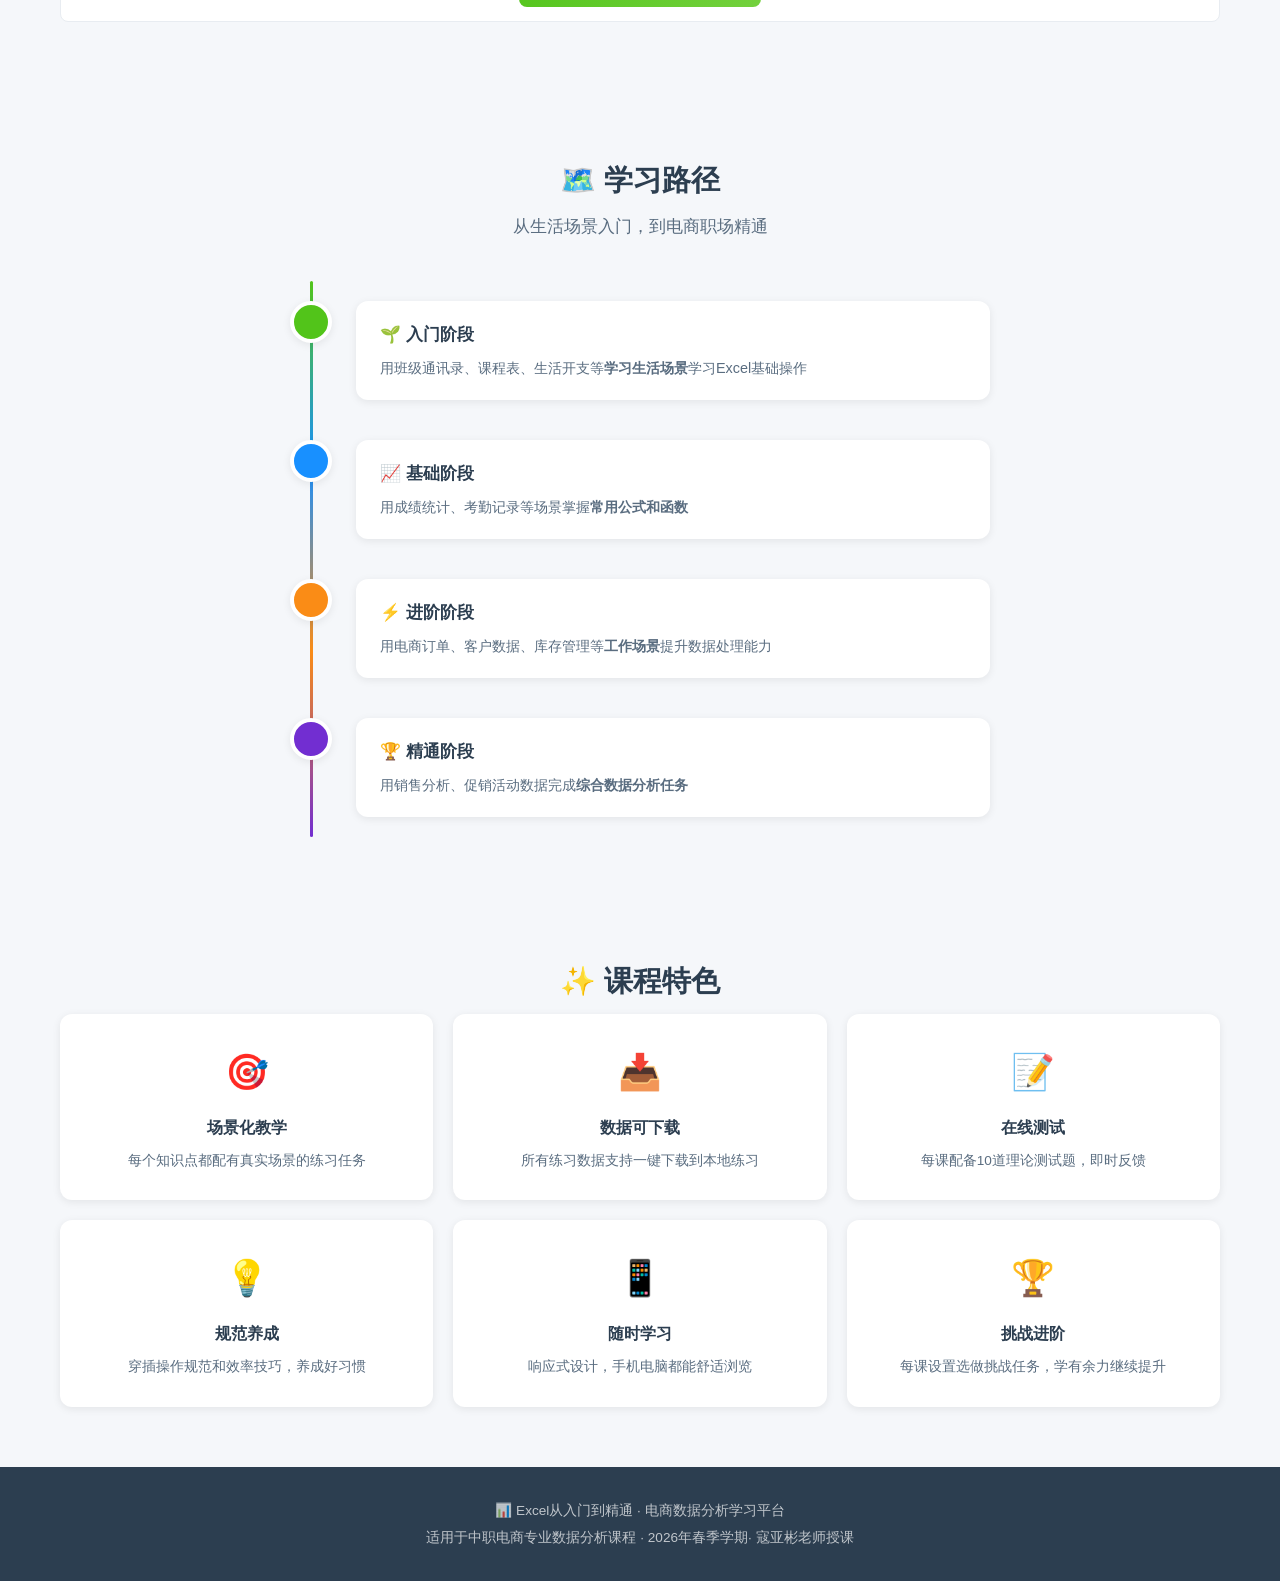
==== commit cac3acd8: "Add files via upload" ====
--- a/index.html
+++ b/index.html
@@ -34,8 +34,8 @@
         <p class="hero-desc">从生活中学Excel，在职场中用Excel<br>系统掌握数据处理技能，成为电商数据达人！</p>
         <div class="hero-stats">
             <div class="stat-item"><span class="stat-num">6</span><span class="stat-label">大模块</span></div>
-            <div class="stat-item"><span class="stat-num">30+</span><span class="stat-label">课时</span></div>
-            <div class="stat-item"><span class="stat-num">50+</span><span class="stat-label">练习任务</span></div>
+            <div class="stat-item"><span class="stat-num">33</span><span class="stat-label">课时</span></div>
+            <div class="stat-item"><span class="stat-num">60+</span><span class="stat-label">练习任务</span></div>
         </div>
         <a href="#modules" class="btn btn-hero">开始学习 🚀</a>
     </div>
@@ -65,7 +65,7 @@
                 <div class="card-arrow">→</div>
             </a>
             <!-- 模块2 -->
-            <div class="module-card card-blue card-locked">
+            <a href="module2.html" class="module-card card-blue">
                 <div class="card-icon">📘</div>
                 <div class="card-badge">基础→进阶</div>
                 <h3>模块2：公式与函数</h3>
@@ -74,10 +74,10 @@
                     <span>📖 7课时</span>
                     <span>🎯 生活→工作</span>
                 </div>
-                <div class="card-lock">🔒 即将开放</div>
-            </div>
+                <div class="card-arrow">→</div>
+            </a>
             <!-- 模块3 -->
-            <div class="module-card card-orange card-locked">
+            <a href="module3.html" class="module-card card-orange">
                 <div class="card-icon">📙</div>
                 <div class="card-badge">进阶</div>
                 <h3>模块3：数据处理技能</h3>
@@ -86,10 +86,10 @@
                     <span>📖 5课时</span>
                     <span>🎯 电商工作</span>
                 </div>
-                <div class="card-lock">🔒 即将开放</div>
-            </div>
+                <div class="card-arrow">→</div>
+            </a>
             <!-- 模块4 -->
-            <div class="module-card card-coral card-locked">
+            <a href="module4.html" class="module-card card-coral">
                 <div class="card-icon">📕</div>
                 <div class="card-badge">进阶</div>
                 <h3>模块4：图表与可视化</h3>
@@ -98,10 +98,10 @@
                     <span>📖 5课时</span>
                     <span>🎯 电商工作</span>
                 </div>
-                <div class="card-lock">🔒 即将开放</div>
-            </div>
+                <div class="card-arrow">→</div>
+            </a>
             <!-- 模块5 -->
-            <div class="module-card card-purple card-locked">
+            <a href="module5.html" class="module-card card-purple">
                 <div class="card-icon">📓</div>
                 <div class="card-badge">精通</div>
                 <h3>模块5：数据透视表</h3>
@@ -110,10 +110,10 @@
                     <span>📖 5课时</span>
                     <span>🎯 数据分析</span>
                 </div>
-                <div class="card-lock">🔒 即将开放</div>
-            </div>
+                <div class="card-arrow">→</div>
+            </a>
             <!-- 模块6 -->
-            <div class="module-card card-pink card-locked">
+            <a href="module6.html" class="module-card card-pink">
                 <div class="card-icon">📒</div>
                 <div class="card-badge">贯穿始终</div>
                 <h3>模块6：操作规范与效率</h3>
@@ -122,12 +122,19 @@
                     <span>📖 6课时</span>
                     <span>🎯 通用技能</span>
                 </div>
-                <div class="card-lock">🔒 即将开放</div>
-            </div>
+                <div class="card-arrow">→</div>
+            </a>
+        </div>
+
+        <!-- 配套资源 -->
+        <div class="demo-box" style="margin-top:28px;text-align:center;">
+            <div class="demo-title">🧰 配套学习工具</div>
+            <p style="font-size:0.88rem;color:var(--text-light);margin-bottom:12px;">
+                学习模块6之前，可以先用快捷键速查手册练手感——7 大分类、160+ 常用快捷键，支持搜索、虚拟键盘演示与随机测验。
+            </p>
+            <a href="excel快捷键/index.html" class="btn-download" style="display:inline-block;">⌨️ 打开 Excel 快捷键速查学习</a>
         </div>
     </section>
-
-    <!-- 学习路径 -->
     <section class="section">
         <h2 class="section-title">🗺️ 学习路径</h2>
         <p class="section-desc">从生活场景入门，到电商职场精通</p>
--- a/css/style.css
+++ b/css/style.css
@@ -401,6 +401,10 @@
 }
 .module-hero-green { background: linear-gradient(135deg, #52C41A, #73d13d, #389e0d); }
 .module-hero-blue { background: linear-gradient(135deg, #1890FF, #40a9ff, #096dd9); }
+.module-hero-orange { background: linear-gradient(135deg, #FA8C16, #ffa940, #d46b08); }
+.module-hero-coral { background: linear-gradient(135deg, #FF6B6B, #ff9c6e, #d4380d); }
+.module-hero-purple { background: linear-gradient(135deg, #722ED1, #9254de, #531dab); }
+.module-hero-pink { background: linear-gradient(135deg, #EB2F96, #f759ab, #c41d7f); }
 .module-hero h1 { font-size: 2.2rem; margin-bottom: 10px; }
 .module-hero p { opacity: 0.9; font-size: 1.05rem; }
 .module-hero .hero-wave { position: absolute; bottom: -1px; left: 0; width: 100%; }
@@ -718,6 +722,171 @@
 }
 .step-content { flex: 1; font-size: 0.9rem; color: var(--text-light); }
 .step-content strong { color: var(--text); }
+
+/* ============================================
+   通用演示组件（模块2-6 复用）
+   ============================================ */
+
+/* ---------- 通用白底演示框 ---------- */
+.demo-box {
+    background: var(--white);
+    border: 1px solid var(--border);
+    border-radius: var(--radius-sm);
+    padding: 14px 16px;
+    margin: 14px 0;
+    font-size: 0.85rem;
+    overflow-x: auto;
+}
+.demo-box .demo-caption {
+    text-align: center;
+    font-size: 0.75rem;
+    color: var(--text-lighter);
+    margin-top: 8px;
+}
+.demo-title {
+    font-weight: 700;
+    font-size: 0.85rem;
+    color: var(--text);
+    margin-bottom: 10px;
+}
+
+/* ---------- 公式展示条 ---------- */
+.formula-line {
+    display: block;
+    background: #f6f8fa;
+    border: 1px solid var(--border);
+    border-left: 3px solid var(--green);
+    border-radius: 6px;
+    padding: 8px 12px;
+    margin: 8px 0;
+    font-family: Consolas, Monaco, monospace;
+    font-size: 0.85rem;
+    color: #1976d2;
+    overflow-x: auto;
+    white-space: nowrap;
+}
+.formula-line .fn { color: #722ED1; font-weight: 700; }
+.formula-line .arg { color: var(--orange); }
+
+/* ---------- 函数速查卡 ---------- */
+.fn-cards { display: grid; grid-template-columns: repeat(2,1fr); gap: 12px; margin: 12px 0; }
+.fn-card {
+    background: var(--white);
+    border-radius: var(--radius-sm);
+    padding: 14px 16px;
+    box-shadow: var(--shadow-sm);
+    border-top: 3px solid var(--blue);
+}
+.fn-card h6 { font-size: 0.9rem; margin-bottom: 6px; color: var(--blue); font-family: Consolas, monospace; }
+.fn-card p { font-size: 0.8rem; color: var(--text-light); margin: 0; }
+.fn-card code {
+    display: block;
+    background: #f6f8fa;
+    border-radius: 4px;
+    padding: 4px 8px;
+    margin-top: 6px;
+    font-size: 0.75rem;
+    color: #1976d2;
+    font-family: Consolas, monospace;
+    overflow-x: auto;
+    white-space: nowrap;
+}
+
+/* ---------- 标签 ---------- */
+.tag {
+    display: inline-block;
+    padding: 2px 10px;
+    border-radius: 20px;
+    font-size: 0.72rem;
+    font-weight: 600;
+    background: var(--bg);
+    color: var(--text-light);
+    margin-right: 4px;
+}
+.tag-green { background: var(--green-bg); color: var(--green); }
+.tag-blue { background: var(--blue-bg); color: var(--blue); }
+.tag-orange { background: var(--orange-bg); color: var(--orange); }
+.tag-coral { background: var(--coral-bg); color: var(--coral); }
+.tag-purple { background: var(--purple-bg); color: var(--purple); }
+.tag-pink { background: var(--pink-bg); color: var(--pink); }
+
+/* ---------- 提示条 ---------- */
+.callout {
+    border-radius: 6px;
+    padding: 10px 14px;
+    margin: 10px 0;
+    font-size: 0.85rem;
+    line-height: 1.7;
+}
+.callout-info { background: var(--blue-bg); border-left: 3px solid var(--blue); color: #0d5a91; }
+.callout-warn { background: var(--orange-bg); border-left: 3px solid var(--orange); color: #ad4e00; }
+.callout-danger { background: var(--coral-bg); border-left: 3px solid var(--coral); color: #a8071a; }
+.callout-ok { background: var(--green-bg); border-left: 3px solid var(--green); color: #237804; }
+
+/* ---------- 模拟柱形图 ---------- */
+.bar-chart { padding: 8px 0; }
+.bar-row { display: flex; align-items: center; gap: 10px; margin-bottom: 8px; }
+.bar-label { width: 84px; flex-shrink: 0; font-size: 0.78rem; color: var(--text-light); text-align: right; }
+.bar-track { flex: 1; background: var(--bg); border-radius: 4px; height: 20px; overflow: hidden; }
+.bar-fill { height: 100%; border-radius: 4px; background: linear-gradient(90deg, var(--blue), #40a9ff); }
+.bar-fill.g { background: linear-gradient(90deg, var(--green), #73d13d); }
+.bar-fill.o { background: linear-gradient(90deg, var(--orange), #ffc069); }
+.bar-fill.p { background: linear-gradient(90deg, var(--purple), #b37feb); }
+.bar-fill.c { background: linear-gradient(90deg, var(--coral), #ffa39e); }
+.bar-value { width: 54px; flex-shrink: 0; font-size: 0.78rem; font-weight: 700; color: var(--text); }
+
+/* ---------- 模拟饼图 ---------- */
+.pie-wrap { display: flex; align-items: center; gap: 24px; flex-wrap: wrap; justify-content: center; }
+.pie {
+    width: 150px;
+    height: 150px;
+    border-radius: 50%;
+    flex-shrink: 0;
+    box-shadow: var(--shadow-sm);
+}
+.pie-legend { font-size: 0.8rem; }
+.pie-legend div { display: flex; align-items: center; gap: 8px; margin-bottom: 6px; color: var(--text-light); }
+.pie-dot { width: 12px; height: 12px; border-radius: 3px; display: inline-block; }
+
+/* ---------- 流程/结构示意 ---------- */
+.flow-row {
+    display: flex;
+    align-items: center;
+    gap: 10px;
+    flex-wrap: wrap;
+    justify-content: center;
+    margin: 12px 0;
+}
+.flow-node {
+    background: var(--white);
+    border: 2px solid var(--border);
+    border-radius: var(--radius-sm);
+    padding: 10px 14px;
+    font-size: 0.8rem;
+    text-align: center;
+    box-shadow: var(--shadow-sm);
+}
+.flow-arrow { color: var(--text-lighter); font-size: 1.1rem; }
+
+/* ---------- 表格横向滚动容器 ---------- */
+.compare-table-wrap, .shortcut-table-wrap { overflow-x: auto; margin: 12px 0; }
+
+/* ---------- 对比表（复用表格样式） ---------- */
+.compare-table { width: 100%; border-collapse: collapse; margin: 12px 0; font-size: 0.82rem; }
+.compare-table th {
+    background: var(--blue);
+    color: var(--white);
+    padding: 8px 10px;
+    text-align: left;
+    white-space: nowrap;
+}
+.compare-table td {
+    padding: 8px 10px;
+    border-bottom: 1px solid var(--border);
+    vertical-align: top;
+}
+.compare-table tr:nth-child(even) { background: #f8fafc; }
+.compare-table code { font-family: Consolas, monospace; color: #1976d2; font-size: 0.8rem; }
 
 /* ============================================
    响应式设计
@@ -763,6 +932,9 @@
     .content-block { padding: 14px; }
 
     .concept-cards { grid-template-columns: 1fr; }
+    .fn-cards { grid-template-columns: 1fr; }
+    .bar-label { width: 66px; }
+    .pie-wrap { gap: 16px; }
 }
 
 @media (max-width: 480px) {
